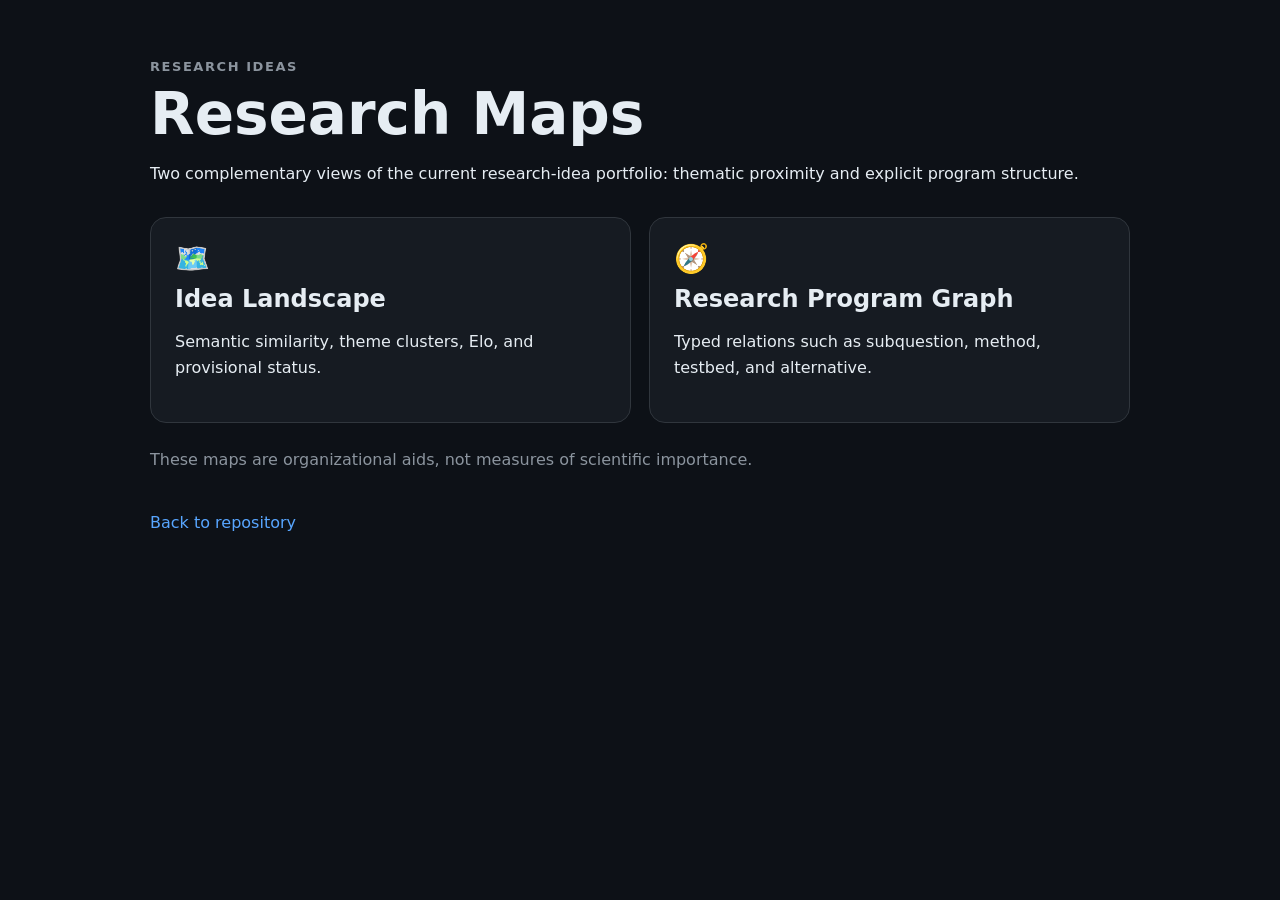
==== docs/index.html @ 6a6d55db "Add GitHub Pages research maps" ====
<!doctype html>
<html lang="en">
<head>
  <meta charset="utf-8">
  <meta name="viewport" content="width=device-width, initial-scale=1">
  <title>Research Maps</title>
  <link rel="stylesheet" href="styles.css">
</head>
<body>
  <main class="shell">
    <header class="hero">
      <p class="eyebrow">Research Ideas</p>
      <h1>Research Maps</h1>
      <p>Two complementary views of the current research-idea portfolio: thematic proximity and explicit program structure.</p>
    </header>
    <section class="cards">
      <a class="card" href="idea_landscape.html">
        <span class="icon">🗺️</span>
        <h2>Idea Landscape</h2>
        <p>Semantic similarity, theme clusters, Elo, and provisional status.</p>
      </a>
      <a class="card" href="research_programs.html">
        <span class="icon">🧭</span>
        <h2>Research Program Graph</h2>
        <p>Typed relations such as subquestion, method, testbed, and alternative.</p>
      </a>
    </section>
    <p class="note">These maps are organizational aids, not measures of scientific importance.</p>
    <footer><a href="https://github.com/inoue0426/research_ideas">Back to repository</a></footer>
  </main>
</body>
</html>
---- docs/styles.css ----
:root { color-scheme: light dark; font-family: Inter, ui-sans-serif, system-ui, -apple-system, BlinkMacSystemFont, "Segoe UI", sans-serif; }
* { box-sizing: border-box; }
body { margin: 0; background: #0d1117; color: #e6edf3; }
a { color: #58a6ff; text-decoration: none; }
a:hover { text-decoration: underline; }
.shell { width: min(980px, calc(100% - 32px)); margin: 0 auto; padding: 56px 0 72px; }
.shell.wide { width: min(1500px, calc(100% - 32px)); }
.hero, .page-head { margin-bottom: 30px; }
.eyebrow { margin: 0 0 8px; color: #8b949e; font-size: 13px; font-weight: 700; letter-spacing: .12em; text-transform: uppercase; }
h1 { margin: 0 0 12px; font-size: clamp(34px, 5vw, 58px); line-height: 1.02; }
h2 { margin: 10px 0 8px; }
p { line-height: 1.65; }
.cards { display: grid; grid-template-columns: repeat(auto-fit, minmax(280px, 1fr)); gap: 18px; }
.card { display: block; padding: 24px; border: 1px solid #30363d; border-radius: 16px; background: #161b22; color: inherit; }
.card:hover { border-color: #58a6ff; text-decoration: none; transform: translateY(-1px); }
.icon { font-size: 28px; }
.note { color: #8b949e; margin-top: 24px; }
footer { margin-top: 40px; }
nav { margin-bottom: 28px; color: #8b949e; }
.map-frame { overflow: auto; border: 1px solid #30363d; border-radius: 16px; background: #fff; padding: 8px; }
.map-frame object { display: block; width: 100%; min-width: 980px; min-height: 720px; border: 0; }
@media (max-width: 760px) { .shell, .shell.wide { width: min(100% - 20px, 1500px); padding-top: 28px; } .map-frame object { min-width: 900px; } }
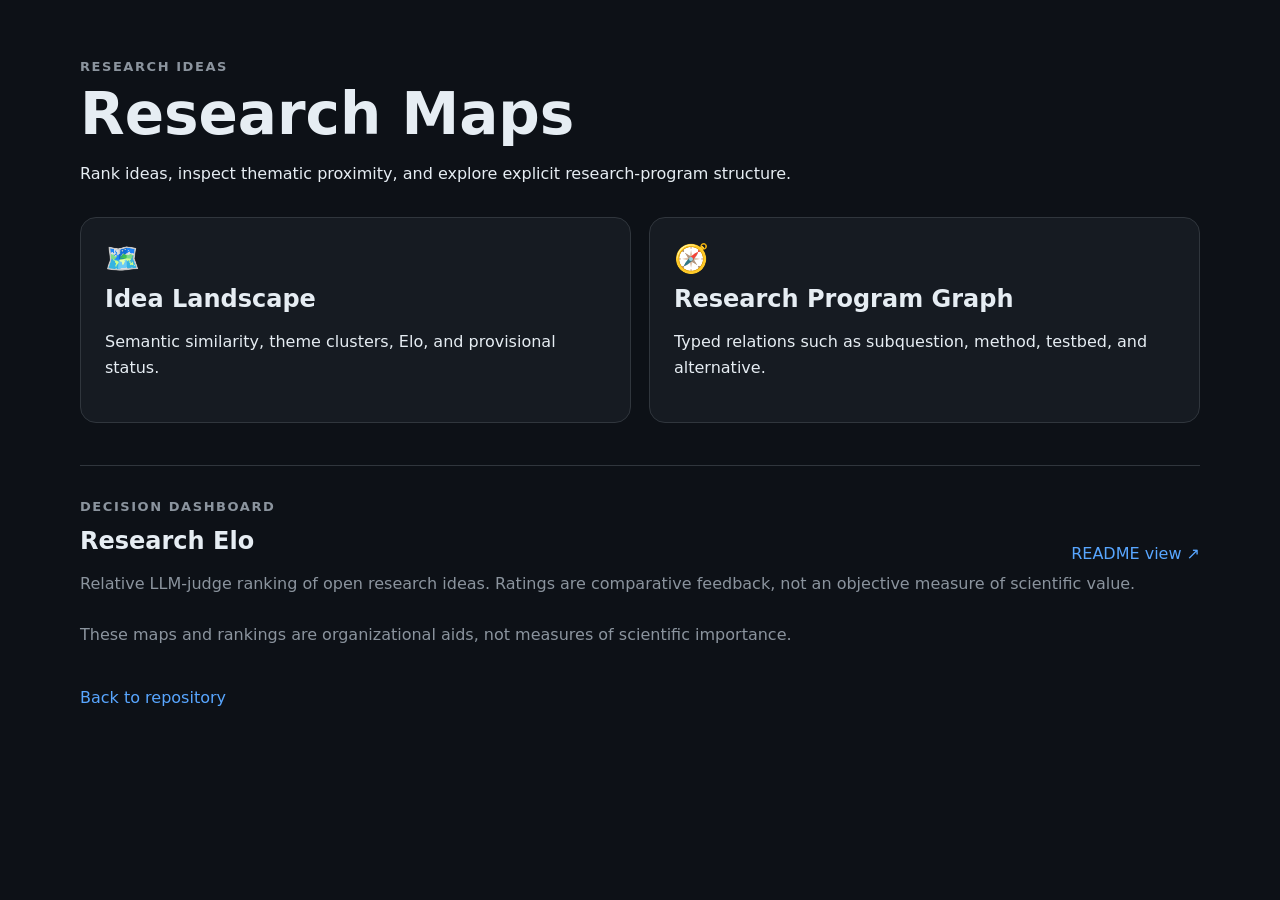
==== commit a1f07685: "Add Elo leaderboard to Pages" ====
--- a/docs/index.html
+++ b/docs/index.html
@@ -11,7 +11,7 @@
     <header class="hero">
       <p class="eyebrow">Research Ideas</p>
       <h1>Research Maps</h1>
-      <p>Two complementary views of the current research-idea portfolio: thematic proximity and explicit program structure.</p>
+      <p>Rank ideas, inspect thematic proximity, and explore explicit research-program structure.</p>
     </header>
     <section class="cards">
       <a class="card" href="idea_landscape.html">
@@ -25,7 +25,20 @@
         <p>Typed relations such as subquestion, method, testbed, and alternative.</p>
       </a>
     </section>
-    <p class="note">These maps are organizational aids, not measures of scientific importance.</p>
+
+    <section class="leaderboard">
+      <div class="section-head">
+        <div>
+          <p class="eyebrow">Decision dashboard</p>
+          <h2>Research Elo</h2>
+        </div>
+        <a href="https://github.com/inoue0426/research_ideas#research-elo">README view ↗</a>
+      </div>
+      <p class="note compact">Relative LLM-judge ranking of open research ideas. Ratings are comparative feedback, not an objective measure of scientific value.</p>
+      <!-- ELO_TABLE -->
+    </section>
+
+    <p class="note">These maps and rankings are organizational aids, not measures of scientific importance.</p>
     <footer><a href="https://github.com/inoue0426/research_ideas">Back to repository</a></footer>
   </main>
 </body>
--- a/docs/styles.css
+++ b/docs/styles.css
@@ -3,7 +3,7 @@
 body { margin: 0; background: #0d1117; color: #e6edf3; }
 a { color: #58a6ff; text-decoration: none; }
 a:hover { text-decoration: underline; }
-.shell { width: min(980px, calc(100% - 32px)); margin: 0 auto; padding: 56px 0 72px; }
+.shell { width: min(1120px, calc(100% - 32px)); margin: 0 auto; padding: 56px 0 72px; }
 .shell.wide { width: min(1500px, calc(100% - 32px)); }
 .hero, .page-head { margin-bottom: 30px; }
 .eyebrow { margin: 0 0 8px; color: #8b949e; font-size: 13px; font-weight: 700; letter-spacing: .12em; text-transform: uppercase; }
@@ -15,8 +15,19 @@
 .card:hover { border-color: #58a6ff; text-decoration: none; transform: translateY(-1px); }
 .icon { font-size: 28px; }
 .note { color: #8b949e; margin-top: 24px; }
+.note.compact { margin: 0 0 16px; }
 footer { margin-top: 40px; }
 nav { margin-bottom: 28px; color: #8b949e; }
 .map-frame { overflow: auto; border: 1px solid #30363d; border-radius: 16px; background: #fff; padding: 8px; }
 .map-frame object { display: block; width: 100%; min-width: 980px; min-height: 720px; border: 0; }
-@media (max-width: 760px) { .shell, .shell.wide { width: min(100% - 20px, 1500px); padding-top: 28px; } .map-frame object { min-width: 900px; } }
+.leaderboard { margin-top: 42px; padding-top: 30px; border-top: 1px solid #30363d; }
+.section-head { display: flex; align-items: end; justify-content: space-between; gap: 20px; margin-bottom: 8px; }
+.table-wrap { overflow-x: auto; border: 1px solid #30363d; border-radius: 14px; background: #161b22; }
+table { width: 100%; border-collapse: collapse; min-width: 920px; font-size: 14px; }
+th, td { padding: 12px 13px; border-bottom: 1px solid #30363d; text-align: left; vertical-align: middle; }
+th { position: sticky; top: 0; background: #21262d; color: #c9d1d9; font-size: 12px; text-transform: uppercase; letter-spacing: .04em; }
+tr:last-child td { border-bottom: 0; }
+td:nth-child(1), td:nth-child(3), td:nth-child(4), td:nth-child(5), td:nth-child(6), td:nth-child(8) { white-space: nowrap; }
+td:nth-child(3) { font-weight: 700; }
+.elo-updated { margin: 12px 2px 0; color: #8b949e; font-size: 13px; }
+@media (max-width: 760px) { .shell, .shell.wide { width: min(100% - 20px, 1500px); padding-top: 28px; } .map-frame object { min-width: 900px; } .section-head { align-items: flex-start; flex-direction: column; } }
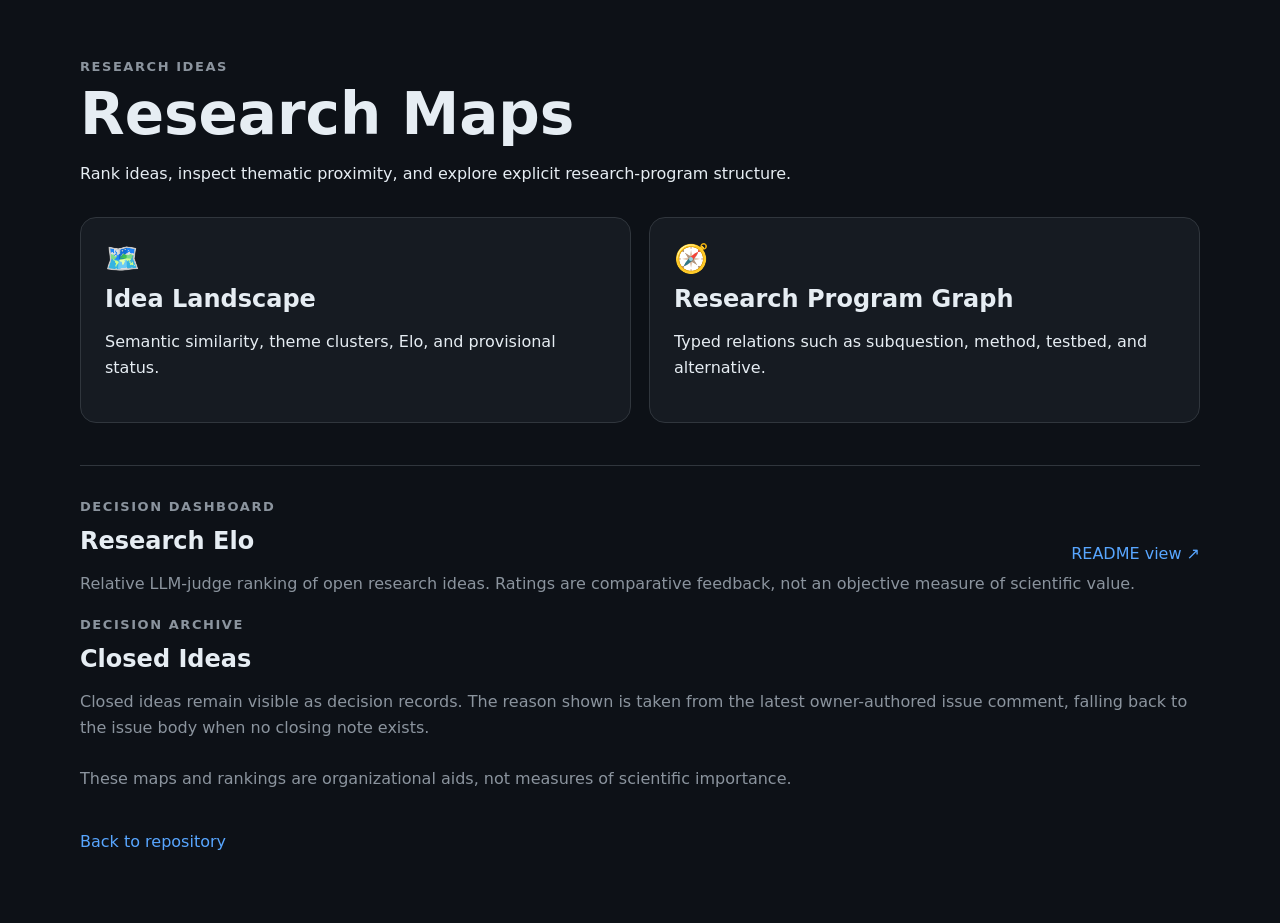
==== commit f4adfa68: "Add closed ideas archive to Pages" ====
--- a/docs/index.html
+++ b/docs/index.html
@@ -38,6 +38,17 @@
       <!-- ELO_TABLE -->
     </section>
 
+    <section class="closed-ideas">
+      <div class="section-head">
+        <div>
+          <p class="eyebrow">Decision archive</p>
+          <h2>Closed Ideas</h2>
+        </div>
+      </div>
+      <p class="note compact">Closed ideas remain visible as decision records. The reason shown is taken from the latest owner-authored issue comment, falling back to the issue body when no closing note exists.</p>
+      <!-- CLOSED_IDEAS -->
+    </section>
+
     <p class="note">These maps and rankings are organizational aids, not measures of scientific importance.</p>
     <footer><a href="https://github.com/inoue0426/research_ideas">Back to repository</a></footer>
   </main>
--- a/docs/styles.css
+++ b/docs/styles.css
@@ -22,12 +22,17 @@
 .map-frame object { display: block; width: 100%; min-width: 980px; min-height: 720px; border: 0; }
 .leaderboard { margin-top: 42px; padding-top: 30px; border-top: 1px solid #30363d; }
 .section-head { display: flex; align-items: end; justify-content: space-between; gap: 20px; margin-bottom: 8px; }
-.table-wrap { overflow-x: auto; border: 1px solid #30363d; border-radius: 14px; background: #161b22; }
-table { width: 100%; border-collapse: collapse; min-width: 920px; font-size: 14px; }
-th, td { padding: 12px 13px; border-bottom: 1px solid #30363d; text-align: left; vertical-align: middle; }
-th { position: sticky; top: 0; background: #21262d; color: #c9d1d9; font-size: 12px; text-transform: uppercase; letter-spacing: .04em; }
-tr:last-child td { border-bottom: 0; }
-td:nth-child(1), td:nth-child(3), td:nth-child(4), td:nth-child(5), td:nth-child(6), td:nth-child(8) { white-space: nowrap; }
-td:nth-child(3) { font-weight: 700; }
+.table-wrap { overflow-x: auto; border: 1px solid #3d444d; border-radius: 14px; background: #161b22; }
+.elo-table { width: 100%; border-collapse: separate; border-spacing: 0; min-width: 980px; font-size: 14px; }
+.elo-table th, .elo-table td { padding: 12px 13px; border-right: 1px solid #30363d; border-bottom: 1px solid #30363d; text-align: left; vertical-align: middle; }
+.elo-table th:last-child, .elo-table td:last-child { border-right: 0; }
+.elo-table tbody tr:last-child td { border-bottom: 0; }
+.elo-table th { position: sticky; top: 0; z-index: 1; background: #21262d; color: #f0f6fc; font-size: 12px; text-transform: uppercase; letter-spacing: .04em; }
+.elo-table tbody tr:nth-child(even) { background: rgba(110, 118, 129, 0.07); }
+.elo-table tbody tr:hover { background: rgba(88, 166, 255, 0.10); }
+.elo-table td:nth-child(1), .elo-table td:nth-child(3), .elo-table td:nth-child(4), .elo-table td:nth-child(5), .elo-table td:nth-child(6), .elo-table td:nth-child(8) { white-space: nowrap; }
+.elo-table td:nth-child(2) { min-width: 420px; line-height: 1.35; }
+.elo-table td:nth-child(3) { font-weight: 700; }
+.elo-table td a { font-weight: 600; }
 .elo-updated { margin: 12px 2px 0; color: #8b949e; font-size: 13px; }
 @media (max-width: 760px) { .shell, .shell.wide { width: min(100% - 20px, 1500px); padding-top: 28px; } .map-frame object { min-width: 900px; } .section-head { align-items: flex-start; flex-direction: column; } }
